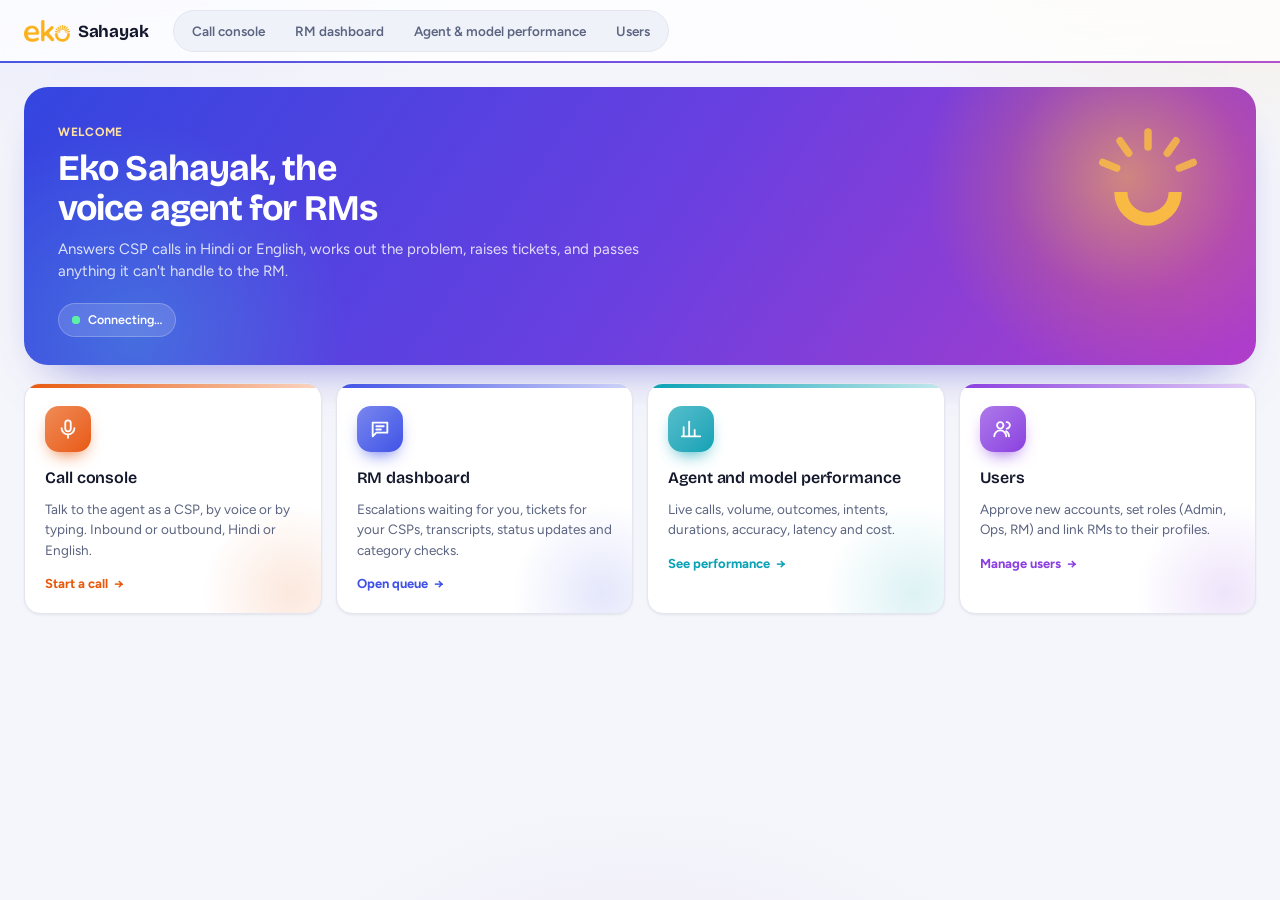
==== static/index.html @ a3162e3c "Eko Sahayak v0.1 with call recordings pilot Voice agent for Eko RMs (FastAPI, dashboards, scorecard)" ====
<!doctype html>
<html lang="en">
<head>
<meta charset="utf-8"><meta name="viewport" content="width=device-width, initial-scale=1">
<title>Eko Sahayak</title>
<link rel="icon" href="/favicon.ico" sizes="48x48">
<link rel="icon" type="image/png" sizes="32x32" href="/static/icons/favicon-32.png">
<link rel="icon" type="image/png" sizes="16x16" href="/static/icons/favicon-16.png">
<link rel="apple-touch-icon" href="/static/icons/apple-touch-icon.png">
<link rel="stylesheet" href="/static/common.css">
<script>try{var t=localStorage.getItem("eko-theme");if(t)document.documentElement.dataset.theme=t}catch(e){}</script>
<style>
  .hero { position: relative; overflow: hidden; border-radius: 24px; padding: 34px 34px 28px; background: var(--grad-brand); color: #fff;
    box-shadow: 0 24px 48px -28px rgba(60, 50, 200, .65); display: grid; gap: 20px; isolation: isolate; }
  .hero::before { content: ""; position: absolute; right: -80px; top: -120px; width: 420px; height: 420px; border-radius: 50%; z-index: -1;
    background: radial-gradient(circle, rgba(255, 194, 61, .55) 0, rgba(255, 138, 43, .18) 40%, transparent 68%); }
  .hero::after { content: ""; position: absolute; left: -120px; bottom: -200px; width: 460px; height: 460px; border-radius: 50%; z-index: -1;
    background: radial-gradient(circle, rgba(63, 208, 222, .30) 0, transparent 65%); }
  .hero .rays { position: absolute; right: 48px; top: 30px; width: 120px; height: 120px; opacity: .9; z-index: -1; }
  .hello { display: inline-flex; align-items: center; gap: 8px; font: 700 12px var(--font-body); letter-spacing: .06em; text-transform: uppercase;
    color: #ffe1a1; }
  .hero h1 { margin: 6px 0 8px; color: #fff; max-width: 22ch; }
  .hero p { margin: 0; max-width: 60ch; color: rgba(255, 255, 255, .82); font-size: 15px; }
  .status-row { display: flex; gap: 10px; flex-wrap: wrap; }
  .pill { display: inline-flex; align-items: center; gap: 8px; padding: 7px 13px; border-radius: 999px; background: rgba(255, 255, 255, .14);
    border: 1px solid rgba(255, 255, 255, .22); font-size: 12.5px; font-weight: 600; backdrop-filter: blur(6px); }
  .pill b { font-weight: 700; }
  .hero .live-dot, .hero .live-dot::after { background: #5cf0a9; }
  .stats { display: grid; grid-template-columns: repeat(auto-fit, minmax(150px, 1fr)); gap: 12px; }
  .stat { position: relative; padding: 15px 16px; border-radius: var(--radius); background: rgba(255, 255, 255, .12);
    border: 1px solid rgba(255, 255, 255, .2); backdrop-filter: blur(8px); overflow: hidden; }
  .stat::before { content: ""; position: absolute; left: 16px; top: 0; width: 28px; height: 3px; border-radius: 0 0 3px 3px; background: var(--tone); }
  .stat:nth-child(1) { --tone: #5cf0a9; } .stat:nth-child(2) { --tone: #ffc23d; } .stat:nth-child(3) { --tone: #8fd8ff; } .stat:nth-child(4) { --tone: #ff9ec7; }
  .stat .n { font: 700 30px/1.1 var(--font-display); font-variant-numeric: tabular-nums; }
  .stat .l { font-size: 12.5px; color: rgba(255, 255, 255, .78); font-weight: 600; margin-top: 3px; }
  .cards { display: grid; grid-template-columns: repeat(auto-fit, minmax(250px, 1fr)); gap: 14px; margin-top: 18px; }
  .card { --tone: var(--c1); position: relative; display: grid; gap: 10px; align-content: start; color: inherit; background: var(--panel);
    border: 1px solid var(--border); border-radius: var(--radius); padding: 22px 20px 20px; box-shadow: var(--shadow); overflow: hidden; isolation: isolate;
    transition: transform .22s var(--ease), box-shadow .22s, border-color .22s; }
  .card::before { content: ""; position: absolute; inset: 0 0 auto; height: 4px; background: linear-gradient(90deg, var(--tone), color-mix(in srgb, var(--tone) 25%, transparent)); }
  .card::after { content: ""; position: absolute; right: -60px; bottom: -70px; width: 180px; height: 180px; border-radius: 50%; z-index: -1;
    background: radial-gradient(circle, color-mix(in srgb, var(--tone) 14%, transparent) 0, transparent 70%); transition: transform .3s var(--ease); }
  .card:hover { color: inherit; transform: translateY(-3px); box-shadow: var(--shadow-lift); border-color: color-mix(in srgb, var(--tone) 45%, var(--border)); }
  .card:hover::after { transform: scale(1.3); }
  .card[href="/call"] { --tone: var(--c7); } .card[href="/rm"] { --tone: var(--c1); } .card[href="/ops"] { --tone: var(--c6); } .card[href="/users"] { --tone: var(--c5); }
  .card .ic { width: 46px; height: 46px; border-radius: 14px; display: grid; place-items: center; color: #fff;
    background: linear-gradient(135deg, color-mix(in srgb, var(--tone) 70%, #fff), var(--tone));
    box-shadow: 0 8px 18px -8px var(--tone); transition: transform .25s var(--ease); }
  .card:hover .ic { transform: rotate(-6deg) scale(1.06); }
  .card .ic svg { width: 22px; height: 22px; }
  .card h2 { margin: 6px 0 0; }
  .card p { margin: 0; color: var(--muted); font-size: 13.5px; }
  .card .go { font-weight: 700; font-size: 13px; color: var(--tone); display: inline-flex; gap: 6px; align-items: center; margin-top: 4px; }
  .card .go span { transition: transform .2s var(--ease); }
  .card:hover .go span { transform: translateX(4px); }
  .denied { padding: 10px 14px; border-radius: var(--radius-sm); background: var(--bad-soft); color: var(--bad); font-weight: 600; margin-top: 14px; }
  @media (max-width: 700px) { .hero { padding: 24px 20px; border-radius: 20px; } .hero .rays { display: none; } }
</style>
</head>
<body>
<header class="top" id="nav"></header>
<main>
  <section class="hero">
    <svg class="rays" viewBox="0 0 64 64" aria-hidden="true"><g fill="#ffc23d"><path d="M14 40a18 18 0 0 0 36 0h-7a11 11 0 0 1-22 0z"/><g opacity=".85"><rect x="30" y="6" width="4" height="12" rx="2"/><rect x="30" y="6" width="4" height="12" rx="2" transform="rotate(-35 32 34)"/><rect x="30" y="6" width="4" height="12" rx="2" transform="rotate(35 32 34)"/><rect x="30" y="6" width="4" height="12" rx="2" transform="rotate(-68 32 34)"/><rect x="30" y="6" width="4" height="12" rx="2" transform="rotate(68 32 34)"/></g></g></svg>
    <div>
      <div class="hello" id="hello">Welcome</div>
      <h1>Eko Sahayak, the voice agent for RMs</h1>
      <p>Answers CSP calls in Hindi or English, works out the problem, raises tickets, and passes anything it can't handle to the RM.</p>
    </div>
    <div class="status-row"><span class="pill"><span class="live-dot"></span><span id="eng">Connecting…</span></span></div>
    <div class="stats" id="stats" aria-live="polite"></div>
  </section>
  <p class="denied" id="denied" hidden>You don't have access to that page. Ask an admin if you need it.</p>
  <div class="cards">
    <a href="/call" data-page class="card"><span class="ic"><svg viewBox="0 0 24 24" fill="none" stroke="currentColor" stroke-width="2" stroke-linecap="round" stroke-linejoin="round" aria-hidden="true"><rect x="9" y="2.5" width="6" height="12" rx="3"/><path d="M5 11a7 7 0 0 0 14 0M12 18v3.5"/></svg></span>
      <h2>Call console</h2><p>Talk to the agent as a CSP, by voice or by typing. Inbound or outbound, Hindi or English.</p><span class="go">Start a call <span>→</span></span></a>
    <a href="/rm" data-page class="card"><span class="ic"><svg viewBox="0 0 24 24" fill="none" stroke="currentColor" stroke-width="2" stroke-linecap="round" stroke-linejoin="round" aria-hidden="true"><path d="M4 5h16v11H8l-4 4z"/><path d="M8 9h8M8 12.5h5"/></svg></span>
      <h2>RM dashboard</h2><p>Escalations waiting for you, tickets for your CSPs, transcripts, status updates and category checks.</p><span class="go">Open queue <span>→</span></span></a>
    <a href="/ops" data-page class="card"><span class="ic"><svg viewBox="0 0 24 24" fill="none" stroke="currentColor" stroke-width="2" stroke-linecap="round" stroke-linejoin="round" aria-hidden="true"><path d="M4 20V10M10 20V4M16 20v-7M22 20H2"/></svg></span>
      <h2>Agent and model performance</h2><p>Live calls, volume, outcomes, intents, durations, accuracy, latency and cost.</p><span class="go">See performance <span>→</span></span></a>
    <a href="/users" data-page class="card"><span class="ic"><svg viewBox="0 0 24 24" fill="none" stroke="currentColor" stroke-width="2" stroke-linecap="round" stroke-linejoin="round" aria-hidden="true"><circle cx="9" cy="8" r="3.5"/><path d="M2.5 20a6.5 6.5 0 0 1 13 0M16 4.5a3.5 3.5 0 0 1 0 7M18.5 20a6.5 6.5 0 0 0-3-5.5"/></svg></span>
      <h2>Users</h2><p>Approve new accounts, set roles (Admin, Ops, RM) and link RMs to their profiles.</p><span class="go">Manage users <span>→</span></span></a>
  </div>
</main>
<script src="/static/common.js"></script>
<script>
document.getElementById("nav").innerHTML = navHtml("");
document.getElementById("denied").hidden = !new URLSearchParams(location.search).has("denied");
const hour = new Date().getHours();
const greet = hour < 12 ? "Good morning" : hour < 17 ? "Good afternoon" : "Good evening";
loadMe().then(u => {
  document.getElementById("hello").textContent = `${greet}, ${u.name.split(" ")[0]}`;
  document.querySelectorAll("[data-page]").forEach(a => { if (!canSee(u, a.getAttribute("href"))) a.remove(); });
});
loadConfig().then(c => document.getElementById("eng").innerHTML = c.engine !== "rules"
  ? `Running on <b>${esc(c.engine_label)}</b> · ${esc(c.model)}${c.stt ? " · Whisper mic" : ""}`
  : `Running on the <b>rules engine</b> (no AI key)`);

// Today at a glance (an RM sees only their own CSPs; the server scopes it)
async function stats() {
  try {
    const a = await api("/api/metrics/agent?hours=24"), o = a.outcomes || {}, t = a.totals || {};
    const items = [[t.ongoing ?? 0, "Live calls now"], [t.calls ?? 0, "Calls in the last 24 h"],
      [o.ticket_raised ?? 0, "Tickets raised"], [o.escalated ?? 0, "Escalated to RMs"]];
    document.getElementById("stats").innerHTML = items.map(([n, l]) => `<div class="stat"><div class="n">${num(n)}</div><div class="l">${l}</div></div>`).join("");
  } catch (e) { document.getElementById("stats").hidden = true; }
}
stats(); setInterval(stats, 10000);
</script>
</body>
</html>
---- static/common.css ----
@import url("https://fonts.googleapis.com/css2?family=Bricolage+Grotesque:opsz,wght@12..96,600;12..96,700;12..96,800&family=Figtree:wght@400;500;600;700&family=JetBrains+Mono:wght@400;500&display=swap");

/* Eko Sahayak UI. Indigo→violet brand gradient for actions and brand moments, the Eko sun-yellow for the voice
   (mic, agent speaking, live states), and one hue per issue category so the same issue is the same colour on
   every page. Every page shares these tokens. */
:root {
  --bg: #f5f6fb; --panel: #ffffff; --panel-2: #f0f2f9; --border: #e3e6f0; --text: #12172b; --muted: #5b6480;
  --accent: #4152e6; --accent-2: #8b3fe0; --accent-hover: #3443d1; --accent-soft: #eaedfd; --on-accent: #ffffff;
  --sun: #f7a70b; --sun-2: #ff7a2f; --sun-soft: #fff3d9; --sun-ink: #8a4b00;
  --ok: #12855a; --ok-soft: #dff5ea; --warn: #b5650a; --warn-soft: #fff0d6;
  --bad: #d63546; --bad-soft: #fde6e8; --info: #6d43d8; --info-soft: #efe9fd;
  /* chart / tone hues */
  --c1: #4152e6; --c2: #12a46c; --c3: #f39c0b; --c4: #e5484d; --c5: #8b3fe0; --c6: #0aa2b5; --c7: #e8590c; --c8: #a0a7ba;
  --c9: #d6409f; --c10: #2f8be6;
  --grad-brand: linear-gradient(125deg, #3446e0 0%, #6a3fe0 52%, #b03dc9 100%);
  --grad-btn: linear-gradient(135deg, #4a5cf0 0%, #7a43e6 100%);
  --grad-sun: linear-gradient(135deg, #ffc23d 0%, #ff8a2b 100%);
  --mesh: radial-gradient(900px 420px at 0% -10%, rgba(65, 82, 230, .10), transparent 60%),
          radial-gradient(800px 420px at 100% -10%, rgba(247, 167, 11, .12), transparent 60%),
          radial-gradient(700px 500px at 50% 120%, rgba(139, 63, 224, .07), transparent 60%);
  --radius: 16px; --radius-sm: 11px;
  --shadow: 0 1px 2px rgba(18, 23, 43, .05), 0 2px 8px -4px rgba(18, 23, 43, .06);
  --shadow-lift: 0 16px 34px -16px rgba(40, 46, 120, .30), 0 3px 8px rgba(18, 23, 43, .06);
  --header-bg: rgba(255, 255, 255, .78);
  --font-display: "Bricolage Grotesque", "Figtree", system-ui, sans-serif;
  --font-body: "Figtree", system-ui, -apple-system, "Segoe UI", Roboto, "Noto Sans", "Noto Sans Devanagari", sans-serif;
  --font-mono: "JetBrains Mono", ui-monospace, Menlo, Consolas, monospace;
  --ease: cubic-bezier(.2, .7, .2, 1);
}
@media (prefers-color-scheme: dark) {
  :root:not([data-theme="light"]) {
    --bg: #0b0e1b; --panel: #131a2d; --panel-2: #1a2238; --border: #263050; --text: #e9ecf7; --muted: #99a3bf;
    --accent: #8d9bff; --accent-2: #c08cff; --accent-hover: #a7b2ff; --accent-soft: #1e2656; --on-accent: #ffffff;
    --sun: #ffbd3a; --sun-2: #ff9a52; --sun-soft: #33270b; --sun-ink: #ffd37e;
    --ok: #4fd39a; --ok-soft: #10301f; --warn: #f3b453; --warn-soft: #34260a; --bad: #ff7a85; --bad-soft: #3b1720;
    --info: #b9a2ff; --info-soft: #261f47;
    --c1: #8d9bff; --c2: #4fd39a; --c3: #ffbd3a; --c4: #ff7a85; --c5: #c08cff; --c6: #3fd0de; --c7: #ff9a52; --c8: #6c7694;
    --c9: #f483c8; --c10: #6cb4ff;
    --grad-brand: linear-gradient(125deg, #2b3ab8 0%, #5432b8 52%, #8a2ea3 100%);
    --grad-btn: linear-gradient(135deg, #5566f0 0%, #8448e6 100%);
    --mesh: radial-gradient(900px 420px at 0% -10%, rgba(110, 125, 255, .14), transparent 60%),
            radial-gradient(800px 420px at 100% -10%, rgba(255, 189, 58, .08), transparent 60%),
            radial-gradient(700px 500px at 50% 120%, rgba(192, 140, 255, .08), transparent 60%);
    --shadow: 0 1px 0 rgba(255, 255, 255, .03); --shadow-lift: 0 16px 34px -16px rgba(0, 0, 0, .75);
    --header-bg: rgba(19, 26, 45, .78); color-scheme: dark;
  }
}
:root[data-theme="dark"] {
  --bg: #0b0e1b; --panel: #131a2d; --panel-2: #1a2238; --border: #263050; --text: #e9ecf7; --muted: #99a3bf;
  --accent: #8d9bff; --accent-2: #c08cff; --accent-hover: #a7b2ff; --accent-soft: #1e2656; --on-accent: #ffffff;
  --sun: #ffbd3a; --sun-2: #ff9a52; --sun-soft: #33270b; --sun-ink: #ffd37e;
  --ok: #4fd39a; --ok-soft: #10301f; --warn: #f3b453; --warn-soft: #34260a; --bad: #ff7a85; --bad-soft: #3b1720;
  --info: #b9a2ff; --info-soft: #261f47;
  --c1: #8d9bff; --c2: #4fd39a; --c3: #ffbd3a; --c4: #ff7a85; --c5: #c08cff; --c6: #3fd0de; --c7: #ff9a52; --c8: #6c7694;
  --c9: #f483c8; --c10: #6cb4ff;
  --grad-brand: linear-gradient(125deg, #2b3ab8 0%, #5432b8 52%, #8a2ea3 100%);
  --grad-btn: linear-gradient(135deg, #5566f0 0%, #8448e6 100%);
  --mesh: radial-gradient(900px 420px at 0% -10%, rgba(110, 125, 255, .14), transparent 60%),
          radial-gradient(800px 420px at 100% -10%, rgba(255, 189, 58, .08), transparent 60%),
          radial-gradient(700px 500px at 50% 120%, rgba(192, 140, 255, .08), transparent 60%);
  --shadow: 0 1px 0 rgba(255, 255, 255, .03); --shadow-lift: 0 16px 34px -16px rgba(0, 0, 0, .75);
  --header-bg: rgba(19, 26, 45, .78); color-scheme: dark;
}

* { box-sizing: border-box; }
[hidden] { display: none !important; }
html { -webkit-text-size-adjust: 100%; }
body { margin: 0; font: 14.5px/1.5 var(--font-body); background: var(--mesh), var(--bg); background-attachment: fixed; color: var(--text);
  -webkit-font-smoothing: antialiased; min-height: 100vh; }
a { color: var(--accent); text-decoration: none; transition: color .15s; }
a:hover { color: var(--accent-hover); }
::selection { background: color-mix(in srgb, var(--accent) 22%, transparent); color: var(--text); }
:focus-visible { outline: 2px solid var(--accent); outline-offset: 2px; }

/* ---------------------------------------------------------------- header */
header.top { display: flex; align-items: center; gap: 18px; padding: 10px 24px; background: var(--header-bg);
  backdrop-filter: saturate(1.6) blur(14px); -webkit-backdrop-filter: saturate(1.6) blur(14px);
  border-bottom: 1px solid var(--border); position: sticky; top: 0; z-index: 15; flex-wrap: wrap; min-height: 62px; }
header.top::after { content: ""; position: absolute; left: 0; right: 0; bottom: -1px; height: 2px; background: var(--grad-brand); opacity: .9; }
header.top .brand { font: 700 17px/1 var(--font-display); letter-spacing: -.01em; }
header.top .brand span { color: var(--text); }
header.top a.brand { display: flex; align-items: center; gap: 8px; color: var(--text); padding-right: 6px; }
header.top a.brand:hover { color: var(--text); }
header.top .brand img { display: block; height: 22px; width: auto; transition: transform .4s var(--ease); }
header.top a.brand:hover img { transform: rotate(-6deg) scale(1.06); }
header.top nav { display: flex; gap: 2px; background: var(--panel-2); padding: 4px; border-radius: 999px; flex-wrap: wrap;
  border: 1px solid var(--border); }
header.top nav a { position: relative; padding: 6px 14px; border-radius: 999px; color: var(--muted); font-weight: 600; font-size: 13.5px;
  transition: background .15s, color .15s; }
header.top nav a:hover { color: var(--text); background: var(--panel); }
header.top nav a.active { background: var(--grad-btn); color: #fff; box-shadow: 0 6px 16px -8px rgba(74, 92, 240, .8); }
header.top nav a.active::before { content: ""; display: inline-block; width: 7px; height: 7px; border-radius: 50%;
  background: var(--sun); margin-right: 7px; vertical-align: 1px; box-shadow: 0 0 0 3px rgba(255, 255, 255, .25); }
header.top .right { margin-left: auto; display: flex; gap: 10px; align-items: center; flex-wrap: wrap; }
header.top .right select { max-width: 240px; }
/* Pages with header controls: drop the clock, then the user's name, before letting the bar wrap */
@media (max-width: 1600px) { header.top .right #updated { display: none; } }
@media (max-width: 1500px) { header.top:has(.right) .who .who-text { display: none; } }
header.top:has(.right) .userbox { margin-left: 0; }
header.top .userbox { order: 10; display: flex; gap: 10px; align-items: center; margin-left: auto; }
header.top .right + .userbox { margin-left: 0; }
header.top .userbox:empty { display: none; }
header.top .userbox button { padding: 6px 12px; }
.avatar { width: 32px; height: 32px; border-radius: 50%; display: inline-grid; place-items: center; flex: none;
  background: var(--grad-sun); color: #3d2200; font: 700 12.5px/1 var(--font-body); letter-spacing: .02em;
  box-shadow: 0 0 0 2px var(--panel), 0 0 0 3.5px color-mix(in srgb, var(--sun) 55%, transparent); }
.who { display: flex; align-items: center; gap: 8px; }
.who .who-text { display: grid; line-height: 1.2; }
.who .who-text b { font-size: 13px; }
.who .who-text span { font-size: 11.5px; color: var(--muted); }
.icon-btn { width: 34px; height: 34px; padding: 0 !important; border-radius: 50% !important; display: inline-grid; place-items: center; }
.icon-btn svg { width: 17px; height: 17px; }

/* ---------------------------------------------------------------- layout & type */
main { padding: 24px; max-width: 1400px; margin: 0 auto; animation: page-in .35s var(--ease) both; }
@keyframes page-in { from { transform: translateY(6px); } to { transform: none; } }
h1 { font: 700 clamp(26px, 3.4vw, 36px)/1.12 var(--font-display); letter-spacing: -.025em; text-wrap: balance; }
h2 { font: 600 16px/1.3 var(--font-display); letter-spacing: -.005em; margin: 0 0 12px; display: flex; align-items: center; gap: 8px; flex-wrap: wrap; }
h3 { font-size: 11.5px; margin: 0 0 8px; color: var(--muted); font-weight: 700; text-transform: uppercase; letter-spacing: .07em; }
.panel { position: relative; background: var(--panel); border: 1px solid var(--border); border-radius: var(--radius); padding: 18px;
  box-shadow: var(--shadow); min-width: 0; }
/* A coloured tick before each panel title; set --tone on the panel to change it */
.panel > h2:first-child::before, .panel > .ph:first-child h2::before { content: ""; width: 4px; height: 16px; border-radius: 4px; flex: none;
  background: linear-gradient(180deg, var(--tone, var(--accent)), color-mix(in srgb, var(--tone, var(--accent-2)) 45%, var(--accent-2))); }
.panel > h2:first-child:has(> .live-dot)::before { display: none; }
.grid { display: grid; gap: 16px; }
.section-title { margin: 28px 0 12px; font: 600 17px/1.3 var(--font-display); display: flex; align-items: center; gap: 10px; flex-wrap: wrap; }
.page-head { display: flex; align-items: flex-end; justify-content: space-between; gap: 12px; flex-wrap: wrap; margin: 4px 0 18px; }
.page-head h1 { margin: 0; font-size: clamp(22px, 2.6vw, 28px); }
.page-head p { margin: 4px 0 0; color: var(--muted); font-size: 13.5px; }
.eyebrow { display: inline-flex; align-items: center; gap: 8px; font: 700 11.5px var(--font-body); letter-spacing: .08em; text-transform: uppercase;
  color: var(--tone, var(--accent)); background: color-mix(in srgb, var(--tone, var(--accent)) 12%, var(--panel)); padding: 5px 12px; border-radius: 999px;
  border: 1px solid color-mix(in srgb, var(--tone, var(--accent)) 22%, transparent); }
.eyebrow::before { content: ""; width: 7px; height: 7px; border-radius: 50%; background: currentColor; }

/* ---------------------------------------------------------------- stat tiles (each tile gets a hue; set --tone to pin one) */
.kpis { display: grid; grid-template-columns: repeat(auto-fit, minmax(132px, 1fr)); gap: 12px; margin-bottom: 16px; }
.kpi { --tone: var(--c1); position: relative; background: var(--panel); border: 1px solid var(--border); border-radius: var(--radius); padding: 15px 16px 14px;
  box-shadow: var(--shadow); transition: transform .2s var(--ease), box-shadow .2s, border-color .2s; overflow: hidden; isolation: isolate; }
.kpi:nth-child(8n+2) { --tone: var(--c5); } .kpi:nth-child(8n+3) { --tone: var(--c6); } .kpi:nth-child(8n+4) { --tone: var(--c3); }
.kpi:nth-child(8n+5) { --tone: var(--c9); } .kpi:nth-child(8n+6) { --tone: var(--c2); } .kpi:nth-child(8n+7) { --tone: var(--c7); }
.kpi:nth-child(8n+8) { --tone: var(--c10); }
.kpi::before { content: ""; position: absolute; left: 0; top: 0; right: 0; height: 3px; background: linear-gradient(90deg, var(--tone), color-mix(in srgb, var(--tone) 20%, transparent)); }
.kpi::after { content: ""; position: absolute; right: -40px; top: -50px; width: 130px; height: 130px; border-radius: 50%; z-index: -1;
  background: radial-gradient(circle, color-mix(in srgb, var(--tone) 16%, transparent) 0, transparent 70%); }
.kpi:hover { transform: translateY(-2px); box-shadow: var(--shadow-lift); border-color: color-mix(in srgb, var(--tone) 40%, var(--border)); }
.kpi .label { color: var(--muted); font-size: 12px; font-weight: 600; display: flex; align-items: center; gap: 7px; }
.kpi .label::before { content: ""; width: 8px; height: 8px; border-radius: 3px; background: var(--tone); flex: none; }
.kpi .value { font: 700 clamp(22px, 2vw, 28px)/1.15 var(--font-display); white-space: nowrap; margin-top: 7px; font-variant-numeric: tabular-nums; letter-spacing: -.015em; }
.kpi .value.overdue { color: var(--bad); }
.kpi .sub { color: var(--muted); font-size: 12px; margin-top: 2px; }

/* ---------------------------------------------------------------- tables */
table { width: 100%; border-collapse: separate; border-spacing: 0; font-size: 13.5px; }
th { text-align: left; color: var(--muted); font-weight: 700; font-size: 11px; text-transform: uppercase; letter-spacing: .06em;
  padding: 10px; border-bottom: 1px solid var(--border); white-space: nowrap; background: var(--panel-2); }
thead th:first-child { border-top-left-radius: var(--radius-sm); } thead th:last-child { border-top-right-radius: var(--radius-sm); }
td { padding: 11px 10px; border-bottom: 1px solid var(--border); vertical-align: top; transition: background .12s; }
tbody tr:last-child td { border-bottom: 0; }
tr.clickable { cursor: pointer; }
tr.clickable:hover td { background: color-mix(in srgb, var(--accent) 5%, var(--panel)); }
tr.clickable:hover td:first-child { box-shadow: inset 3px 0 0 var(--accent); }
.table-wrap { overflow-x: auto; border-radius: var(--radius-sm); border: 1px solid var(--border); }
.table-wrap table th { border-radius: 0 !important; }
.nowrap { white-space: nowrap; }

/* ---------------------------------------------------------------- badges & category chips */
.badge { display: inline-flex; align-items: center; gap: 5px; padding: 3px 9px; border-radius: 999px; font-size: 11.5px; font-weight: 650;
  white-space: nowrap; background: var(--panel-2); color: var(--muted); line-height: 1.3;
  border: 1px solid color-mix(in srgb, currentColor 18%, transparent); }
.badge::before { content: ""; width: 6px; height: 6px; border-radius: 50%; background: currentColor; opacity: .9; }
.b-ok { background: var(--ok-soft); color: var(--ok); } .b-warn { background: var(--warn-soft); color: var(--warn); }
.b-bad { background: var(--bad-soft); color: var(--bad); } .b-info { background: var(--info-soft); color: var(--info); }
.b-accent { background: var(--accent-soft); color: var(--accent); }
.cat { display: inline-flex; align-items: center; gap: 7px; font-weight: 600; }
.cat::before { content: ""; width: 9px; height: 9px; border-radius: 3px; flex: none; background: var(--tone, var(--c8));
  box-shadow: 0 0 0 3px color-mix(in srgb, var(--tone, var(--c8)) 18%, transparent); }
.muted { color: var(--muted); } .small { font-size: 12px; } .mono { font-family: var(--font-mono); font-size: .93em; }

/* ---------------------------------------------------------------- controls */
button, select, input, textarea { font: inherit; color: var(--text); }
button { background: var(--grad-btn); color: var(--on-accent); border: 1px solid transparent; padding: 8px 15px; border-radius: var(--radius-sm);
  font-weight: 600; cursor: pointer; transition: filter .15s, transform .12s var(--ease), box-shadow .15s, opacity .15s, background-color .15s;
  box-shadow: 0 1px 0 rgba(255, 255, 255, .2) inset, 0 4px 12px -6px rgba(74, 92, 240, .7); }
button:hover:not(:disabled) { filter: brightness(1.07) saturate(1.05); box-shadow: 0 1px 0 rgba(255, 255, 255, .2) inset, 0 8px 20px -8px rgba(74, 92, 240, .85); }
button:active:not(:disabled) { transform: scale(.97); }
button.secondary { background: var(--panel); color: var(--text); border-color: var(--border); box-shadow: var(--shadow); }
button.secondary:hover:not(:disabled) { background: var(--panel-2); filter: none; box-shadow: var(--shadow);
  border-color: color-mix(in srgb, var(--accent) 35%, var(--border)); }
button.danger { background: linear-gradient(135deg, #ef5462, #d12f5c); color: #fff; box-shadow: 0 4px 12px -6px rgba(214, 53, 70, .7); }
button.danger:hover:not(:disabled) { box-shadow: 0 8px 20px -8px rgba(214, 53, 70, .9); }
button:disabled { opacity: .45; cursor: not-allowed; box-shadow: none; }
select, input, textarea { background: var(--panel); border: 1px solid var(--border); border-radius: var(--radius-sm); padding: 8px 11px;
  transition: border-color .15s, box-shadow .15s; }
select:hover, input:hover, textarea:hover { border-color: color-mix(in srgb, var(--accent) 35%, var(--border)); }
select:focus, input:focus, textarea:focus { outline: none; border-color: var(--accent); box-shadow: 0 0 0 3px color-mix(in srgb, var(--accent) 18%, transparent); }
input[type=checkbox] { accent-color: var(--accent); width: 16px; height: 16px; }

/* ---------------------------------------------------------------- live & empty states */
.live-dot { width: 8px; height: 8px; border-radius: 50%; background: var(--ok); display: inline-block; position: relative; flex: none; }
.live-dot::after { content: ""; position: absolute; inset: 0; border-radius: 50%; background: var(--ok); animation: ping 1.6s var(--ease) infinite; }
@keyframes ping { 0% { transform: scale(1); opacity: .7 } 80%, 100% { transform: scale(2.8); opacity: 0 } }
@keyframes pulse { 0%,100% { opacity: 1 } 50% { opacity: .35 } }
.chart-box { position: relative; height: 250px; }
.empty { color: var(--muted); padding: 22px; text-align: center; font-size: 13.5px; }

/* ---------------------------------------------------------------- drawer */
.drawer-bg { position: fixed; inset: 0; background: rgba(12, 15, 40, .45); backdrop-filter: blur(3px); display: none; z-index: 20;
  animation: fade-in .2s both; }
@keyframes fade-in { from { opacity: 0 } to { opacity: 1 } }
.drawer { position: fixed; top: 0; right: 0; bottom: 0; width: min(580px, 100%); background: var(--panel); border-left: 1px solid var(--border);
  z-index: 21; overflow-y: auto; padding: 0 24px 24px; transform: translateX(100%); transition: transform .28s var(--ease);
  box-shadow: -24px 0 48px -24px rgba(12, 15, 40, .4); }
.drawer.open { transform: none; } .drawer-bg.open { display: block; }
.drawer-head { position: sticky; top: 0; z-index: 2; margin: 0 -24px 16px; padding: 18px 24px 16px; background: var(--grad-brand); color: #fff;
  display: flex; justify-content: space-between; align-items: center; gap: 12px; }
.drawer-head h2 { margin: 0; color: #fff; }
.drawer-head .sub { font-size: 12px; opacity: .85; margin-top: 3px; }
.drawer-head button.secondary { background: rgba(255, 255, 255, .16); color: #fff; border-color: rgba(255, 255, 255, .3); box-shadow: none; }
.drawer-head button.secondary:hover:not(:disabled) { background: rgba(255, 255, 255, .26); }

/* ---------------------------------------------------------------- conversation bubbles */
.bubble { position: relative; padding: 10px 14px; border-radius: 16px; margin: 6px 0; max-width: 82%; white-space: pre-wrap;
  line-height: 1.5; animation: rise .28s var(--ease) both; overflow-wrap: anywhere; }
@keyframes rise { from { opacity: 0; transform: translateY(8px) scale(.98); } to { opacity: 1; transform: none; } }
.bubble.agent { background: color-mix(in srgb, var(--sun) 9%, var(--panel)); border: 1px solid color-mix(in srgb, var(--sun) 26%, var(--border));
  border-bottom-left-radius: 5px; align-self: flex-start; }
.bubble.csp { background: var(--grad-btn); color: #fff; margin-left: auto; border-bottom-right-radius: 5px; align-self: flex-end;
  box-shadow: 0 6px 16px -10px rgba(74, 92, 240, .8); }
.bubble .meta { font-size: 11px; color: var(--muted); margin-top: 4px; }
.bubble.csp .meta { color: rgba(255, 255, 255, .78); }

/* ---------------------------------------------------------------- key/value & bars */
dl.kv { display: grid; grid-template-columns: 140px 1fr; gap: 8px 12px; margin: 0; }
dl.kv dt { color: var(--muted); } dl.kv dd { margin: 0; font-weight: 500; overflow-wrap: anywhere; }
.bar-row { display: grid; grid-template-columns: 1fr 50px; gap: 8px; align-items: center; margin: 10px 0; font-size: 12.5px; }
.bar { height: 8px; background: var(--panel-2); border-radius: 99px; overflow: hidden; margin-top: 5px; }
.bar > i { display: block; height: 100%; border-radius: 99px; transition: width .5s var(--ease);
  background: linear-gradient(90deg, color-mix(in srgb, var(--tone, var(--accent)) 60%, transparent), var(--tone, var(--accent))); }

/* ---------------------------------------------------------------- toast */
.toast { position: fixed; left: 50%; bottom: calc(22px + env(safe-area-inset-bottom, 0px)); transform: translate(-50%, 12px); z-index: 40;
  background: var(--text); color: var(--bg); padding: 9px 16px; border-radius: 999px; font-size: 13px; font-weight: 600;
  opacity: 0; pointer-events: none; transition: opacity .2s, transform .25s var(--ease); box-shadow: var(--shadow-lift); }
.toast.show { opacity: 1; transform: translate(-50%, 0); }

@media (max-width: 700px) {
  main { padding: 14px 16px; } header.top { padding: 8px 16px; gap: 10px; } dl.kv { grid-template-columns: 110px 1fr; }
  header.top nav { order: 20; width: 100%; justify-content: center; }
  .who .who-text { display: none; }
  .drawer { padding: 0 16px 20px; } .drawer-head { margin: 0 -16px 14px; padding: 16px; }
}
@media (prefers-reduced-motion: reduce) {
  *, *::before, *::after { animation-duration: .01ms !important; animation-iteration-count: 1 !important; transition-duration: .01ms !important; }
}
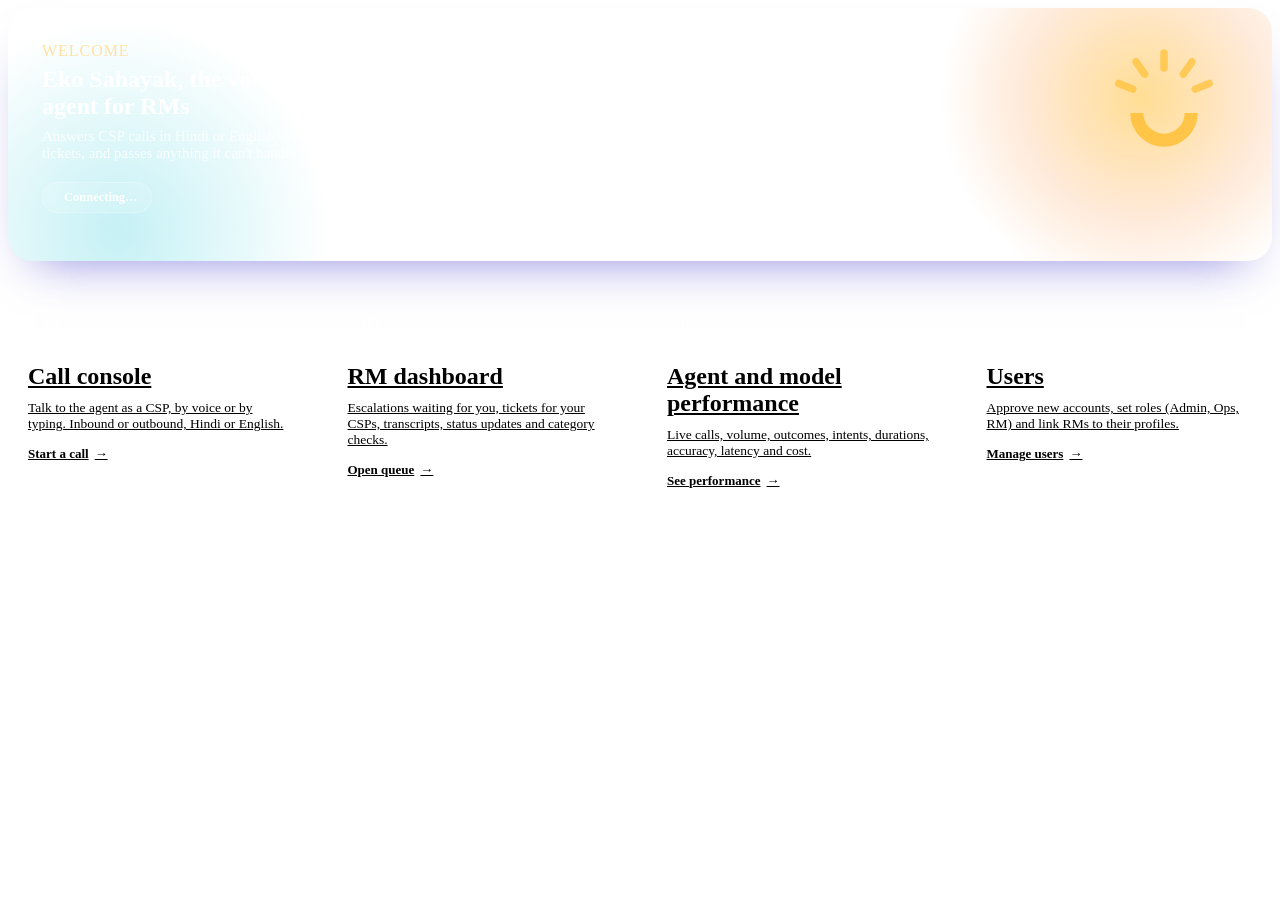
==== commit a30e7bc6: "Integrations, per-call recording uploads, and running under /rm-voice-agent - Service API keys and s" ====
--- a/static/index.html
+++ b/static/index.html
@@ -3,11 +3,11 @@
 <head>
 <meta charset="utf-8"><meta name="viewport" content="width=device-width, initial-scale=1">
 <title>Eko Sahayak</title>
-<link rel="icon" href="/favicon.ico" sizes="48x48">
-<link rel="icon" type="image/png" sizes="32x32" href="/static/icons/favicon-32.png">
-<link rel="icon" type="image/png" sizes="16x16" href="/static/icons/favicon-16.png">
-<link rel="apple-touch-icon" href="/static/icons/apple-touch-icon.png">
-<link rel="stylesheet" href="/static/common.css">
+<link rel="icon" href="favicon.ico" sizes="48x48">
+<link rel="icon" type="image/png" sizes="32x32" href="static/icons/favicon-32.png">
+<link rel="icon" type="image/png" sizes="16x16" href="static/icons/favicon-16.png">
+<link rel="apple-touch-icon" href="static/icons/apple-touch-icon.png">
+<link rel="stylesheet" href="static/common.css">
 <script>try{var t=localStorage.getItem("eko-theme");if(t)document.documentElement.dataset.theme=t}catch(e){}</script>
 <style>
   .hero { position: relative; overflow: hidden; border-radius: 24px; padding: 34px 34px 28px; background: var(--grad-brand); color: #fff;
@@ -42,7 +42,7 @@
     background: radial-gradient(circle, color-mix(in srgb, var(--tone) 14%, transparent) 0, transparent 70%); transition: transform .3s var(--ease); }
   .card:hover { color: inherit; transform: translateY(-3px); box-shadow: var(--shadow-lift); border-color: color-mix(in srgb, var(--tone) 45%, var(--border)); }
   .card:hover::after { transform: scale(1.3); }
-  .card[href="/call"] { --tone: var(--c7); } .card[href="/rm"] { --tone: var(--c1); } .card[href="/ops"] { --tone: var(--c6); } .card[href="/users"] { --tone: var(--c5); }
+  .card[href="call"] { --tone: var(--c7); } .card[href="rm"] { --tone: var(--c1); } .card[href="ops"] { --tone: var(--c6); } .card[href="users"] { --tone: var(--c5); }
   .card .ic { width: 46px; height: 46px; border-radius: 14px; display: grid; place-items: center; color: #fff;
     background: linear-gradient(135deg, color-mix(in srgb, var(--tone) 70%, #fff), var(--tone));
     box-shadow: 0 8px 18px -8px var(--tone); transition: transform .25s var(--ease); }
@@ -72,17 +72,17 @@
   </section>
   <p class="denied" id="denied" hidden>You don't have access to that page. Ask an admin if you need it.</p>
   <div class="cards">
-    <a href="/call" data-page class="card"><span class="ic"><svg viewBox="0 0 24 24" fill="none" stroke="currentColor" stroke-width="2" stroke-linecap="round" stroke-linejoin="round" aria-hidden="true"><rect x="9" y="2.5" width="6" height="12" rx="3"/><path d="M5 11a7 7 0 0 0 14 0M12 18v3.5"/></svg></span>
+    <a href="call" data-page class="card"><span class="ic"><svg viewBox="0 0 24 24" fill="none" stroke="currentColor" stroke-width="2" stroke-linecap="round" stroke-linejoin="round" aria-hidden="true"><rect x="9" y="2.5" width="6" height="12" rx="3"/><path d="M5 11a7 7 0 0 0 14 0M12 18v3.5"/></svg></span>
       <h2>Call console</h2><p>Talk to the agent as a CSP, by voice or by typing. Inbound or outbound, Hindi or English.</p><span class="go">Start a call <span>→</span></span></a>
-    <a href="/rm" data-page class="card"><span class="ic"><svg viewBox="0 0 24 24" fill="none" stroke="currentColor" stroke-width="2" stroke-linecap="round" stroke-linejoin="round" aria-hidden="true"><path d="M4 5h16v11H8l-4 4z"/><path d="M8 9h8M8 12.5h5"/></svg></span>
+    <a href="rm" data-page class="card"><span class="ic"><svg viewBox="0 0 24 24" fill="none" stroke="currentColor" stroke-width="2" stroke-linecap="round" stroke-linejoin="round" aria-hidden="true"><path d="M4 5h16v11H8l-4 4z"/><path d="M8 9h8M8 12.5h5"/></svg></span>
       <h2>RM dashboard</h2><p>Escalations waiting for you, tickets for your CSPs, transcripts, status updates and category checks.</p><span class="go">Open queue <span>→</span></span></a>
-    <a href="/ops" data-page class="card"><span class="ic"><svg viewBox="0 0 24 24" fill="none" stroke="currentColor" stroke-width="2" stroke-linecap="round" stroke-linejoin="round" aria-hidden="true"><path d="M4 20V10M10 20V4M16 20v-7M22 20H2"/></svg></span>
+    <a href="ops" data-page class="card"><span class="ic"><svg viewBox="0 0 24 24" fill="none" stroke="currentColor" stroke-width="2" stroke-linecap="round" stroke-linejoin="round" aria-hidden="true"><path d="M4 20V10M10 20V4M16 20v-7M22 20H2"/></svg></span>
       <h2>Agent and model performance</h2><p>Live calls, volume, outcomes, intents, durations, accuracy, latency and cost.</p><span class="go">See performance <span>→</span></span></a>
-    <a href="/users" data-page class="card"><span class="ic"><svg viewBox="0 0 24 24" fill="none" stroke="currentColor" stroke-width="2" stroke-linecap="round" stroke-linejoin="round" aria-hidden="true"><circle cx="9" cy="8" r="3.5"/><path d="M2.5 20a6.5 6.5 0 0 1 13 0M16 4.5a3.5 3.5 0 0 1 0 7M18.5 20a6.5 6.5 0 0 0-3-5.5"/></svg></span>
+    <a href="users" data-page class="card"><span class="ic"><svg viewBox="0 0 24 24" fill="none" stroke="currentColor" stroke-width="2" stroke-linecap="round" stroke-linejoin="round" aria-hidden="true"><circle cx="9" cy="8" r="3.5"/><path d="M2.5 20a6.5 6.5 0 0 1 13 0M16 4.5a3.5 3.5 0 0 1 0 7M18.5 20a6.5 6.5 0 0 0-3-5.5"/></svg></span>
       <h2>Users</h2><p>Approve new accounts, set roles (Admin, Ops, RM) and link RMs to their profiles.</p><span class="go">Manage users <span>→</span></span></a>
   </div>
 </main>
-<script src="/static/common.js"></script>
+<script src="static/common.js"></script>
 <script>
 document.getElementById("nav").innerHTML = navHtml("");
 document.getElementById("denied").hidden = !new URLSearchParams(location.search).has("denied");
@@ -99,7 +99,7 @@
 // Today at a glance (an RM sees only their own CSPs; the server scopes it)
 async function stats() {
   try {
-    const a = await api("/api/metrics/agent?hours=24"), o = a.outcomes || {}, t = a.totals || {};
+    const a = await api("api/metrics/agent?hours=24"), o = a.outcomes || {}, t = a.totals || {};
     const items = [[t.ongoing ?? 0, "Live calls now"], [t.calls ?? 0, "Calls in the last 24 h"],
       [o.ticket_raised ?? 0, "Tickets raised"], [o.escalated ?? 0, "Escalated to RMs"]];
     document.getElementById("stats").innerHTML = items.map(([n, l]) => `<div class="stat"><div class="n">${num(n)}</div><div class="l">${l}</div></div>`).join("");
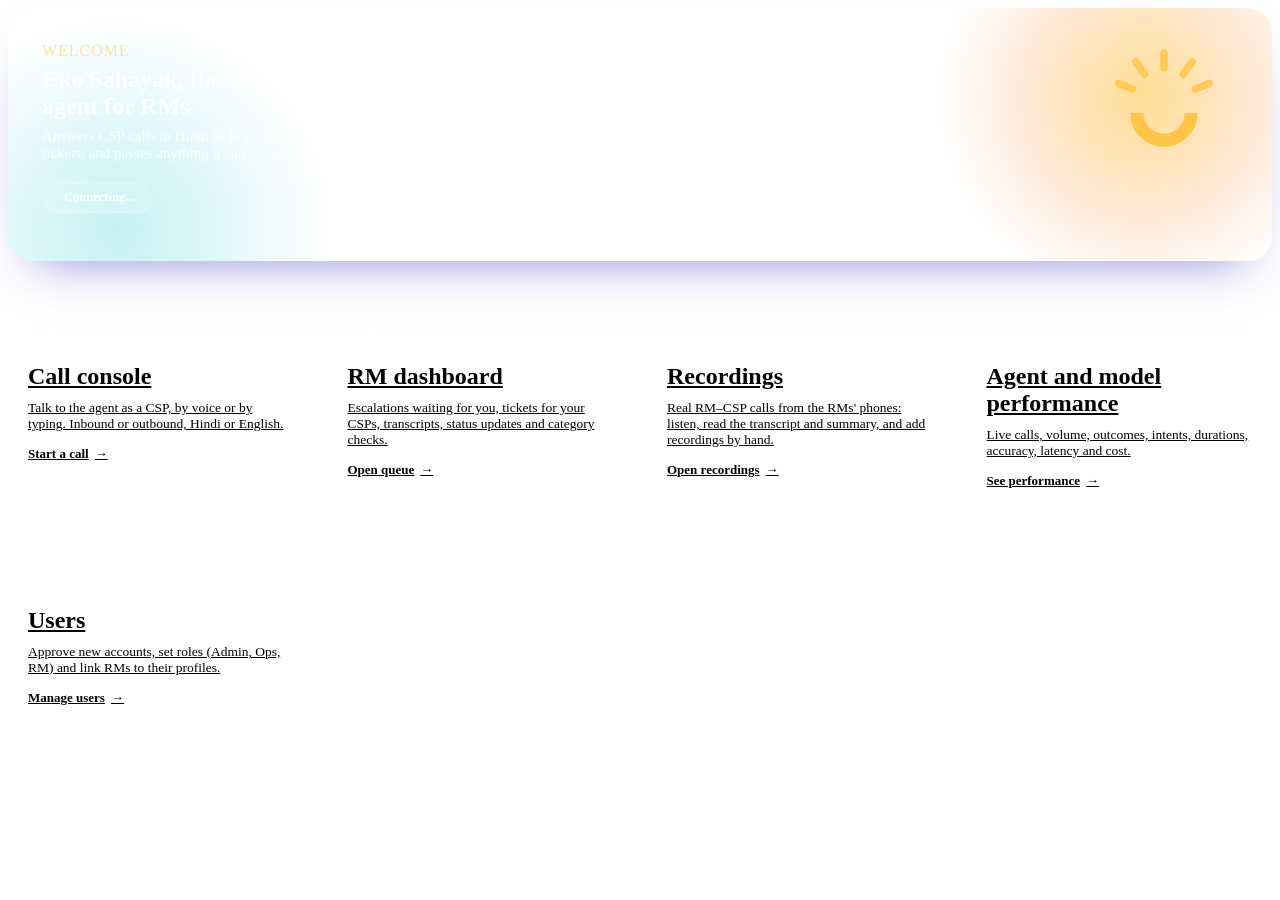
==== commit fc219669: "Recordings page, manual uploads, and better speaker labels - New Recordings page (/recordings): ever" ====
--- a/static/index.html
+++ b/static/index.html
@@ -76,6 +76,8 @@
       <h2>Call console</h2><p>Talk to the agent as a CSP, by voice or by typing. Inbound or outbound, Hindi or English.</p><span class="go">Start a call <span>→</span></span></a>
     <a href="rm" data-page class="card"><span class="ic"><svg viewBox="0 0 24 24" fill="none" stroke="currentColor" stroke-width="2" stroke-linecap="round" stroke-linejoin="round" aria-hidden="true"><path d="M4 5h16v11H8l-4 4z"/><path d="M8 9h8M8 12.5h5"/></svg></span>
       <h2>RM dashboard</h2><p>Escalations waiting for you, tickets for your CSPs, transcripts, status updates and category checks.</p><span class="go">Open queue <span>→</span></span></a>
+    <a href="recordings" data-page class="card"><span class="ic"><svg viewBox="0 0 24 24" fill="none" stroke="currentColor" stroke-width="2" stroke-linecap="round" stroke-linejoin="round" aria-hidden="true"><path d="M3 12h2M7 8v8M11 5v14M15 9v6M19 7v10M21 12h0"/></svg></span>
+      <h2>Recordings</h2><p>Real RM–CSP calls from the RMs' phones: listen, read the transcript and summary, and add recordings by hand.</p><span class="go">Open recordings <span>→</span></span></a>
     <a href="ops" data-page class="card"><span class="ic"><svg viewBox="0 0 24 24" fill="none" stroke="currentColor" stroke-width="2" stroke-linecap="round" stroke-linejoin="round" aria-hidden="true"><path d="M4 20V10M10 20V4M16 20v-7M22 20H2"/></svg></span>
       <h2>Agent and model performance</h2><p>Live calls, volume, outcomes, intents, durations, accuracy, latency and cost.</p><span class="go">See performance <span>→</span></span></a>
     <a href="users" data-page class="card"><span class="ic"><svg viewBox="0 0 24 24" fill="none" stroke="currentColor" stroke-width="2" stroke-linecap="round" stroke-linejoin="round" aria-hidden="true"><circle cx="9" cy="8" r="3.5"/><path d="M2.5 20a6.5 6.5 0 0 1 13 0M16 4.5a3.5 3.5 0 0 1 0 7M18.5 20a6.5 6.5 0 0 0-3-5.5"/></svg></span>
